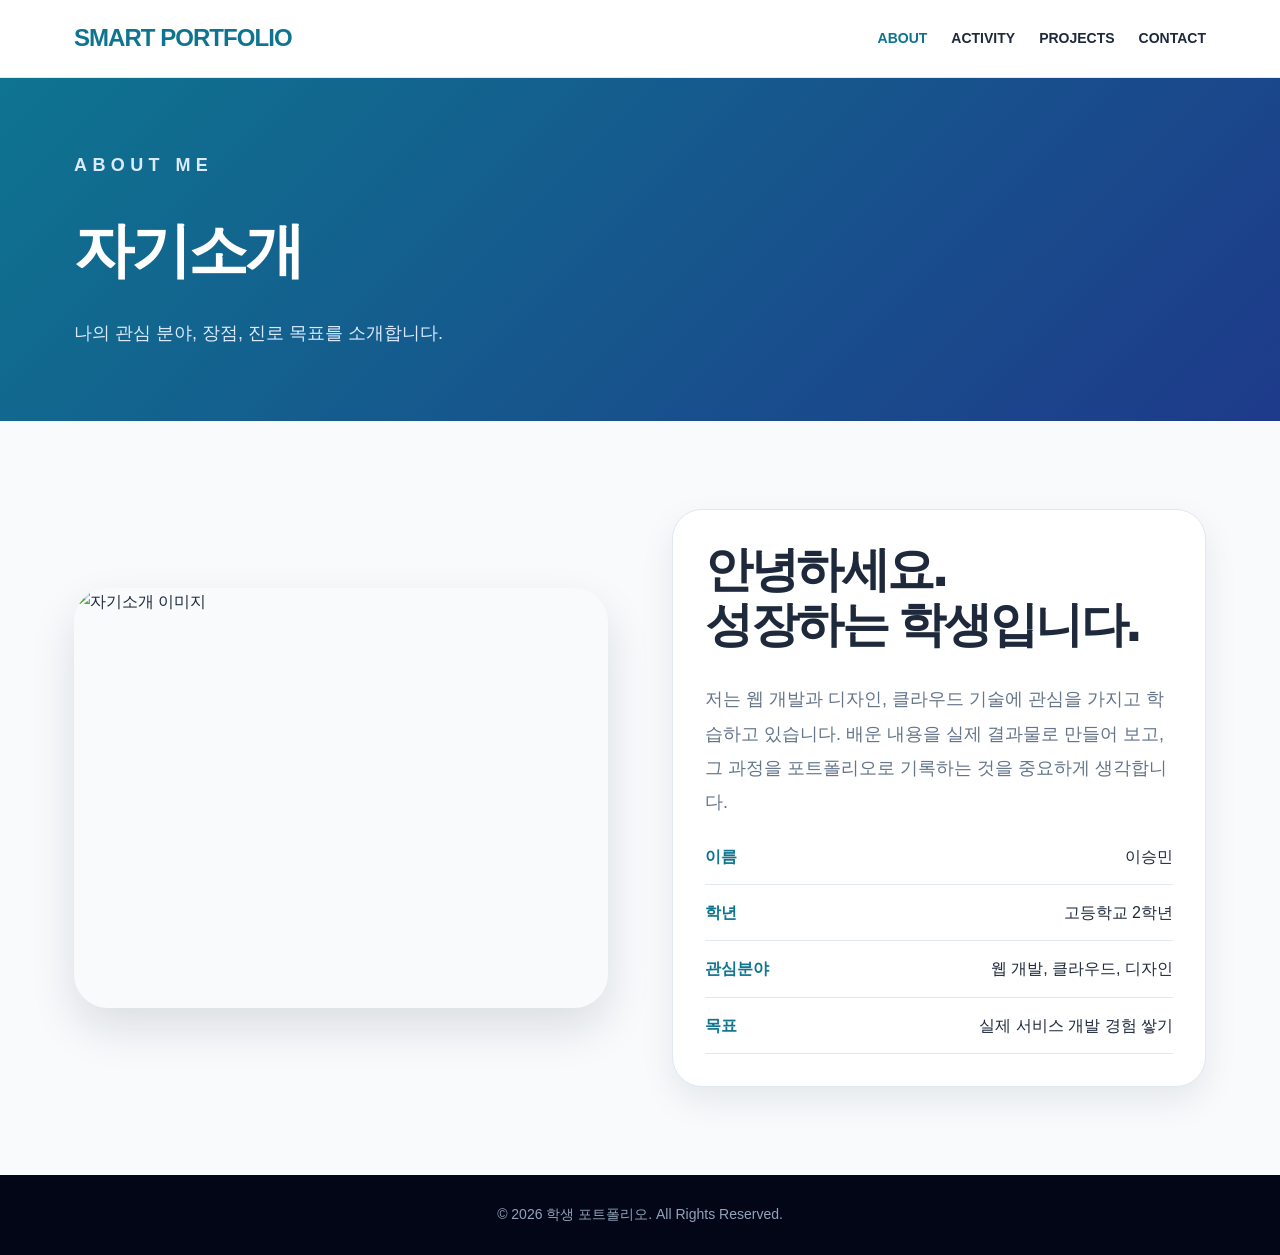
==== about.html @ 40960b9e "Add files via upload" ====
<!DOCTYPE html>
<html lang="ko">
<head>
  <meta charset="UTF-8" />
  <meta name="viewport" content="width=device-width, initial-scale=1.0" />
  <title>자기소개 | 학생 포트폴리오</title>
  <link rel="stylesheet" href="css/style.css" />
</head>
<body>
  <header>
  <nav class="nav">
    <a href="index.html" class="logo">SMART PORTFOLIO</a>
    <ul class="menu">
      <li><a href="about.html" class="active">ABOUT</a></li>
      <li><a href="activity.html" class="">ACTIVITY</a></li>
      <li><a href="projects.html" class="">PROJECTS</a></li>
      <li><a href="contact.html" class="">CONTACT</a></li>
    </ul>
  </nav>
</header>
  <div class="page-title">
    <div class="page-title-inner">
      <p class="eyebrow">About Me</p>
      <h1>자기소개</h1>
      <p>나의 관심 분야, 장점, 진로 목표를 소개합니다.</p>
    </div>
  </div>

  <main>
    <section class="two-grid">
      <div class="detail-image">
        <img src="https://images.unsplash.com/photo-1522202176988-66273c2fd55f?q=80&w=1200&auto=format&fit=crop" alt="자기소개 이미지">
      </div>
      <div class="card">
        <h2 class="section-title">안녕하세요.<br>성장하는 학생입니다.</h2>
        <p class="lead">
          저는 웹 개발과 디자인, 클라우드 기술에 관심을 가지고 학습하고 있습니다. 배운 내용을 실제 결과물로 만들어 보고, 그 과정을 포트폴리오로 기록하는 것을 중요하게 생각합니다.
        </p>
        <div class="info-list">
          <div class="info-item"><strong>이름</strong><span>이승민</span></div>
          <div class="info-item"><strong>학년</strong><span>고등학교 2학년</span></div>
          <div class="info-item"><strong>관심분야</strong><span>웹 개발, 클라우드, 디자인</span></div>
          <div class="info-item"><strong>목표</strong><span>실제 서비스 개발 경험 쌓기</span></div>
        </div>
      </div>
    </section>
  </main>
  <footer>
  © 2026 학생 포트폴리오. All Rights Reserved.
</footer>
</body>
</html>
---- css/style.css ----
* {
  box-sizing: border-box;
  margin: 0;
  padding: 0;
}

html {
  scroll-behavior: smooth;
}

body {
  font-family: "Noto Sans KR", "Pretendard", Arial, sans-serif;
  background: #f8fafc;
  color: #1e293b;
  line-height: 1.7;
}

a {
  color: inherit;
  text-decoration: none;
}

img {
  display: block;
  width: 100%;
}

header {
  position: sticky;
  top: 0;
  z-index: 50;
  background: rgba(255, 255, 255, 0.88);
  backdrop-filter: blur(14px);
  border-bottom: 1px solid #e2e8f0;
}

.nav {
  max-width: 1180px;
  margin: 0 auto;
  padding: 18px 24px;
  display: flex;
  justify-content: space-between;
  align-items: center;
  gap: 24px;
}

.logo {
  font-size: 24px;
  font-weight: 900;
  color: #0e7490;
  letter-spacing: -0.04em;
}

.menu {
  display: flex;
  gap: 24px;
  list-style: none;
  font-size: 14px;
  font-weight: 800;
}

.menu a:hover,
.menu a.active {
  color: #0e7490;
}

.hero {
  position: relative;
  overflow: hidden;
  background: linear-gradient(135deg, #0e7490, #1e3a8a);
  color: white;
}

.hero::before {
  content: "";
  position: absolute;
  width: 420px;
  height: 420px;
  border-radius: 999px;
  background: rgba(34, 211, 238, 0.28);
  filter: blur(70px);
  right: 10%;
  top: 15%;
}

.hero-inner {
  position: relative;
  max-width: 1180px;
  margin: 0 auto;
  padding: 110px 24px;
  display: grid;
  grid-template-columns: 1.05fr 0.95fr;
  gap: 72px;
  align-items: center;
}

.eyebrow {
  color: #a5f3fc;
  text-transform: uppercase;
  letter-spacing: 0.3em;
  font-size: 14px;
  font-weight: 800;
  margin-bottom: 20px;
}

.hero h1 {
  font-size: clamp(44px, 7vw, 76px);
  line-height: 1.05;
  font-weight: 950;
  letter-spacing: -0.06em;
  margin-bottom: 28px;
}

.hero-desc {
  max-width: 560px;
  color: #e2e8f0;
  font-size: 19px;
  margin-bottom: 40px;
}

.button-group {
  display: flex;
  flex-wrap: wrap;
  gap: 14px;
}

.btn {
  display: inline-flex;
  align-items: center;
  justify-content: center;
  padding: 15px 25px;
  border-radius: 18px;
  font-weight: 900;
  transition: 0.25s ease;
  border: 1px solid transparent;
}

.btn-primary {
  background: white;
  color: #155e75;
  box-shadow: 0 16px 32px rgba(15, 23, 42, 0.24);
}

.btn-dark {
  background: #0f172a;
  color: white;
}

.btn-secondary {
  border-color: rgba(255, 255, 255, 0.36);
  color: white;
}

.btn-outline {
  border-color: #cbd5e1;
  color: #334155;
  background: white;
}

.btn:hover {
  transform: translateY(-3px);
}

.hero-card {
  position: relative;
  max-width: 430px;
  margin: 0 auto;
  padding: 24px;
  border-radius: 42px;
  background: rgba(255, 255, 255, 0.12);
  border: 1px solid rgba(255, 255, 255, 0.24);
  backdrop-filter: blur(20px);
  box-shadow: 0 30px 80px rgba(15, 23, 42, 0.28);
}

.hero-card img {
  height: 500px;
  object-fit: cover;
  border-radius: 30px;
}

.page-title {
  background: linear-gradient(135deg, #0e7490, #1e3a8a);
  color: white;
}

.page-title-inner {
  max-width: 1180px;
  margin: 0 auto;
  padding: 72px 24px;
}

.page-title h1 {
  font-size: clamp(38px, 5vw, 60px);
  font-weight: 950;
  letter-spacing: -0.05em;
  margin-bottom: 16px;
}

.page-title p {
  color: #dbeafe;
  font-size: 18px;
}

main section,
.section {
  max-width: 1180px;
  margin: 0 auto;
  padding: 88px 24px;
}

.section-kicker {
  color: #0e7490;
  text-transform: uppercase;
  letter-spacing: 0.22em;
  font-size: 14px;
  font-weight: 900;
  margin-bottom: 14px;
}

.section-title {
  font-size: clamp(32px, 4vw, 48px);
  font-weight: 950;
  line-height: 1.15;
  letter-spacing: -0.05em;
  margin-bottom: 30px;
}

.lead {
  color: #475569;
  font-size: 18px;
  line-height: 1.9;
}

.about-grid,
.two-grid {
  display: grid;
  grid-template-columns: 1fr 1fr;
  gap: 64px;
  align-items: center;
}

.card {
  background: white;
  border: 1px solid #e2e8f0;
  border-radius: 30px;
  padding: 32px;
  box-shadow: 0 14px 34px rgba(15, 23, 42, 0.08);
}

.stat-grid {
  display: grid;
  grid-template-columns: 1fr 1fr;
  gap: 18px;
}

.stat-card {
  padding: 32px;
  border-radius: 30px;
  background: white;
  border: 1px solid #e2e8f0;
  box-shadow: 0 14px 34px rgba(15, 23, 42, 0.08);
}

.stat-card.dark {
  background: #0f172a;
  color: white;
}

.stat-card.accent {
  grid-column: 1 / -1;
  background: #0e7490;
  color: white;
}

.stat-number {
  font-size: 52px;
  line-height: 1;
  font-weight: 950;
  color: #0e7490;
  margin-bottom: 12px;
}

.stat-card.dark .stat-number,
.stat-card.accent .stat-number {
  color: white;
}

.stat-label {
  color: #64748b;
  font-weight: 800;
}

.stat-card.dark .stat-label,
.stat-card.accent .stat-label {
  color: #cbd5e1;
}

.skills-wrap {
  max-width: none;
  background: white;
  border-top: 1px solid #e2e8f0;
  border-bottom: 1px solid #e2e8f0;
}

.skills-inner {
  max-width: 1180px;
  margin: 0 auto;
  padding: 88px 24px;
}

.skills-list {
  display: flex;
  flex-wrap: wrap;
  gap: 16px;
  margin-top: 40px;
}

.skill {
  padding: 15px 24px;
  border-radius: 18px;
  background: #f1f5f9;
  color: #1e293b;
  font-size: 18px;
  font-weight: 900;
  box-shadow: 0 8px 18px rgba(15, 23, 42, 0.05);
  transition: 0.25s ease;
}

.skill:hover {
  background: #0e7490;
  color: white;
  transform: translateY(-3px);
}

.project-grid,
.activity-grid {
  display: grid;
  grid-template-columns: repeat(3, 1fr);
  gap: 28px;
  margin-top: 50px;
}

.project-card {
  overflow: hidden;
  border-radius: 34px;
  background: white;
  border: 1px solid #e2e8f0;
  box-shadow: 0 18px 40px rgba(15, 23, 42, 0.08);
  transition: 0.3s ease;
}

.project-card:hover {
  transform: translateY(-8px);
  box-shadow: 0 28px 60px rgba(15, 23, 42, 0.14);
}

.project-card img {
  height: 250px;
  object-fit: cover;
}

.project-body {
  padding: 30px;
}

.project-body h3,
.card h3 {
  font-size: 24px;
  line-height: 1.3;
  letter-spacing: -0.04em;
  margin-bottom: 16px;
}

.project-body p,
.card p {
  color: #64748b;
  margin-bottom: 24px;
}

.project-link {
  color: #0e7490;
  font-weight: 950;
}

.info-list {
  display: grid;
  gap: 14px;
  margin-top: 24px;
}

.info-item {
  display: flex;
  justify-content: space-between;
  gap: 16px;
  padding-bottom: 14px;
  border-bottom: 1px solid #e2e8f0;
}

.info-item strong {
  color: #0e7490;
  min-width: 110px;
}

.timeline {
  display: grid;
  gap: 18px;
  margin-top: 40px;
}

.timeline-item {
  background: white;
  border-left: 6px solid #0e7490;
  border-radius: 22px;
  padding: 26px;
  border-top: 1px solid #e2e8f0;
  border-right: 1px solid #e2e8f0;
  border-bottom: 1px solid #e2e8f0;
  box-shadow: 0 12px 28px rgba(15, 23, 42, 0.06);
}

.timeline-item span {
  display: inline-block;
  color: #0e7490;
  font-weight: 900;
  margin-bottom: 8px;
}

.detail-image {
  border-radius: 34px;
  overflow: hidden;
  box-shadow: 0 20px 46px rgba(15, 23, 42, 0.12);
}

.detail-image img {
  height: 420px;
  object-fit: cover;
}

.badge-list {
  display: flex;
  flex-wrap: wrap;
  gap: 10px;
  margin: 22px 0;
}

.badge {
  background: #e0f2fe;
  color: #075985;
  border-radius: 999px;
  padding: 8px 14px;
  font-weight: 900;
  font-size: 14px;
}

.contact {
  max-width: none;
  background: #0f172a;
  color: white;
}

.contact-inner {
  max-width: 1180px;
  margin: 0 auto;
  padding: 88px 24px;
  text-align: center;
}

.contact .section-title {
  margin-bottom: 24px;
}

.contact p {
  color: #cbd5e1;
  max-width: 680px;
  margin: 0 auto 38px;
  font-size: 18px;
}

footer {
  background: #020617;
  color: #94a3b8;
  text-align: center;
  padding: 28px 16px;
  font-size: 14px;
}

@media (max-width: 900px) {
  .hero-inner,
  .about-grid,
  .two-grid,
  .project-grid,
  .activity-grid {
    grid-template-columns: 1fr;
  }

  .hero-inner {
    padding: 80px 24px;
  }

  .hero-card img {
    height: 420px;
  }

  .menu {
    gap: 14px;
    flex-wrap: wrap;
    justify-content: flex-end;
  }
}

@media (max-width: 560px) {
  .nav {
    align-items: flex-start;
    flex-direction: column;
  }

  .menu {
    justify-content: flex-start;
  }

  .hero-inner,
  main section,
  .section,
  .skills-inner,
  .contact-inner,
  .page-title-inner {
    padding-left: 18px;
    padding-right: 18px;
  }

  .hero-card img,
  .detail-image img {
    height: 340px;
  }

  .stat-grid {
    grid-template-columns: 1fr;
  }

  .stat-card.accent {
    grid-column: auto;
  }

  .info-item {
    flex-direction: column;
    gap: 4px;
  }
}
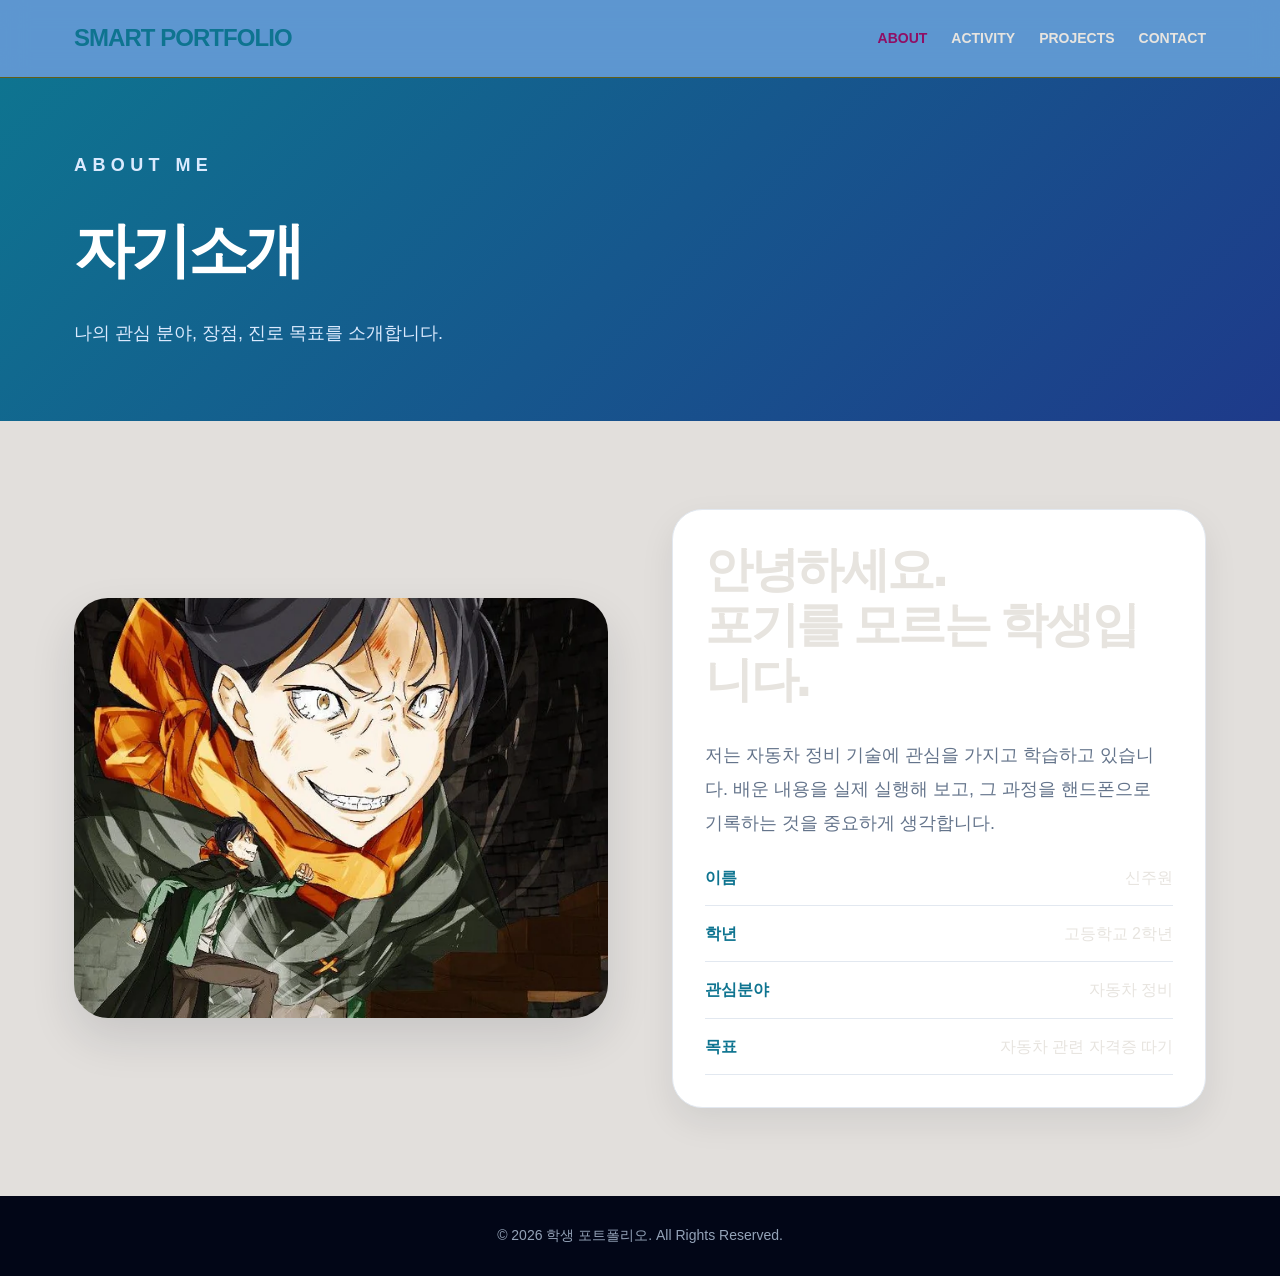
==== commit a67ff71e: "Add files via upload" ====
--- a/about.html
+++ b/about.html
@@ -29,18 +29,18 @@
   <main>
     <section class="two-grid">
       <div class="detail-image">
-        <img src="https://images.unsplash.com/photo-1522202176988-66273c2fd55f?q=80&w=1200&auto=format&fit=crop" alt="자기소개 이미지">
+        <img src="images/ibecome-subaru-while-climbing-stairs-normal-v0-m9jvkzr56e2g1.webp" alt="자기소개 이미지">
       </div>
       <div class="card">
-        <h2 class="section-title">안녕하세요.<br>성장하는 학생입니다.</h2>
+        <h2 class="section-title">안녕하세요.<br>포기를 모르는 학생입니다.</h2>
         <p class="lead">
-          저는 웹 개발과 디자인, 클라우드 기술에 관심을 가지고 학습하고 있습니다. 배운 내용을 실제 결과물로 만들어 보고, 그 과정을 포트폴리오로 기록하는 것을 중요하게 생각합니다.
+          저는 자동차 정비 기술에 관심을 가지고 학습하고 있습니다. 배운 내용을 실제 실행해 보고, 그 과정을 핸드폰으로 기록하는 것을 중요하게 생각합니다.
         </p>
         <div class="info-list">
-          <div class="info-item"><strong>이름</strong><span>이승민</span></div>
+          <div class="info-item"><strong>이름</strong><span>신주원</span></div>
           <div class="info-item"><strong>학년</strong><span>고등학교 2학년</span></div>
-          <div class="info-item"><strong>관심분야</strong><span>웹 개발, 클라우드, 디자인</span></div>
-          <div class="info-item"><strong>목표</strong><span>실제 서비스 개발 경험 쌓기</span></div>
+          <div class="info-item"><strong>관심분야</strong><span>자동차 정비</span></div>
+          <div class="info-item"><strong>목표</strong><span>자동차 관련 자격증 따기</span></div>
         </div>
       </div>
     </section>
--- a/css/style.css
+++ b/css/style.css
@@ -10,8 +10,8 @@
 
 body {
   font-family: "Noto Sans KR", "Pretendard", Arial, sans-serif;
-  background: #f8fafc;
-  color: #1e293b;
+  background: #e2dfdc;
+  color: #e7e4df;
   line-height: 1.7;
 }
 
@@ -29,9 +29,9 @@
   position: sticky;
   top: 0;
   z-index: 50;
-  background: rgba(255, 255, 255, 0.88);
+  background: rgba(74, 141, 207, 0.88);
   backdrop-filter: blur(14px);
-  border-bottom: 1px solid #e2e8f0;
+  border-bottom: 1px solid #635e16;
 }
 
 .nav {
@@ -61,14 +61,14 @@
 
 .menu a:hover,
 .menu a.active {
-  color: #0e7490;
+  color: #900e65;
 }
 
 .hero {
   position: relative;
   overflow: hidden;
-  background: linear-gradient(135deg, #0e7490, #1e3a8a);
-  color: white;
+  background: linear-gradient(135deg, #bbc4c7, #f09307);
+  color: rgb(0, 0, 0);
 }
 
 .hero::before {
@@ -95,7 +95,7 @@
 }
 
 .eyebrow {
-  color: #a5f3fc;
+  color: #f8f408;
   text-transform: uppercase;
   letter-spacing: 0.3em;
   font-size: 14px;
@@ -153,7 +153,7 @@
 
 .btn-outline {
   border-color: #cbd5e1;
-  color: #334155;
+  color: #215cae;
   background: white;
 }
 
@@ -227,7 +227,7 @@
 }
 
 .lead {
-  color: #475569;
+  color: #3373cd;
   font-size: 18px;
   line-height: 1.9;
 }
